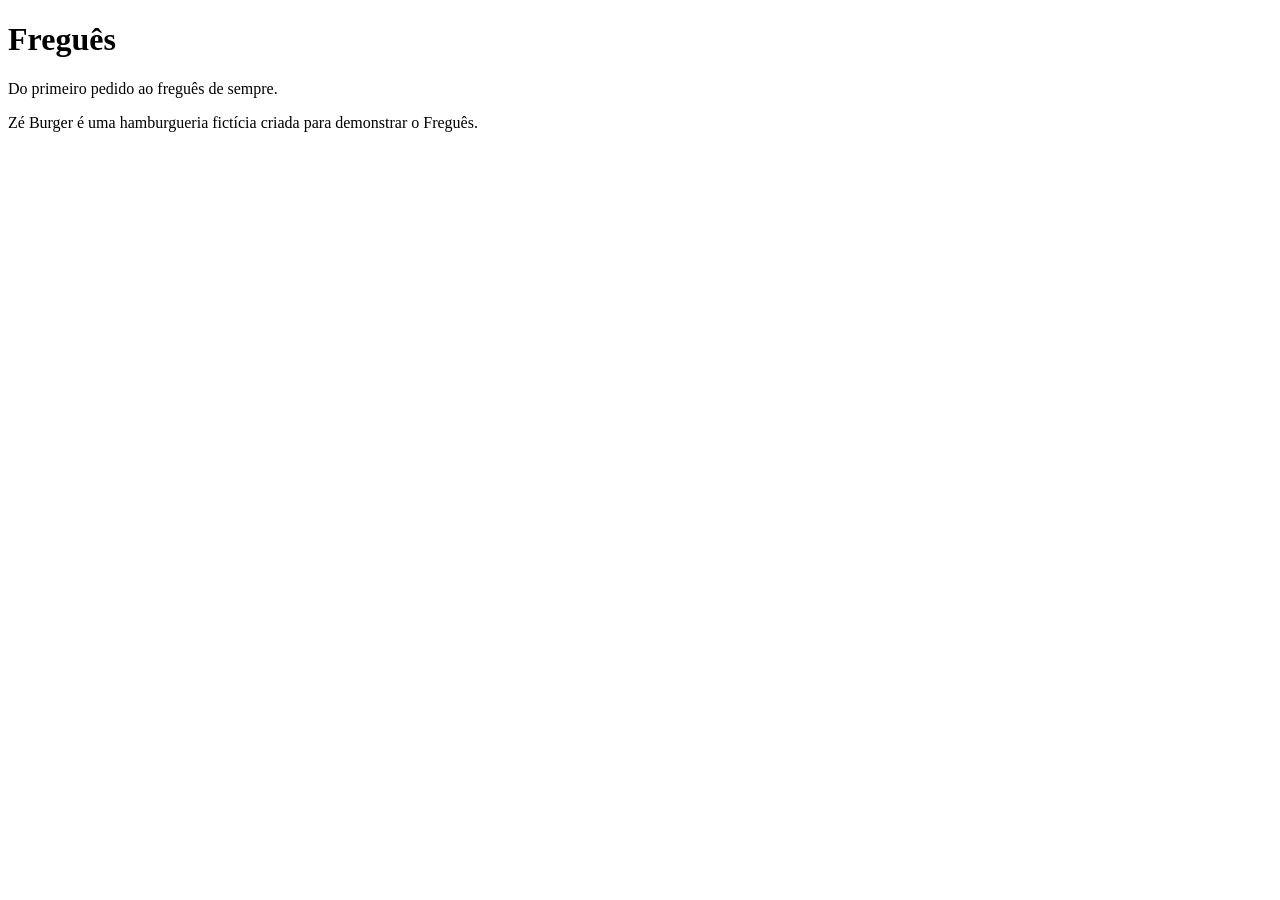
==== index.html @ 1e999780 "Estrutura inicial e identidade visual do projeto Freguês" ====
<!DOCTYPE html>
<html lang="pt-BR">
<head>
  <meta charset="UTF-8">
  <meta name="viewport" content="width=device-width, initial-scale=1">
  <title>Freguês</title>
  <meta name="description" content="Atendimento, pedidos e fidelidade para pequenos negócios de alimentação.">
  <meta name="theme-color" content="#592012">
  <link rel="icon" href="assets/img/favicon.ico" sizes="48x48">
  <link rel="icon" type="image/png" sizes="32x32" href="assets/img/favicon-32.png">
  <link rel="icon" type="image/png" sizes="16x16" href="assets/img/favicon-16.png">
  <link rel="apple-touch-icon" href="assets/img/apple-touch-icon.png">
  <link rel="stylesheet" href="css/estilos.css">
</head>
<body>
  <main>
    <h1>Freguês</h1>
    <p>Do primeiro pedido ao freguês de sempre.</p>
  </main>

  <footer>
    <p>Zé Burger é uma hamburgueria fictícia criada para demonstrar o Freguês.</p>
  </footer>

  <script type="module" src="js/main.js"></script>
</body>
</html>
---- css/estilos.css ----
/* estilos.css
   Identidade visual do Freguês e da demonstração Zé Burger.
   Etapa: semana 1 (layout do chat). */
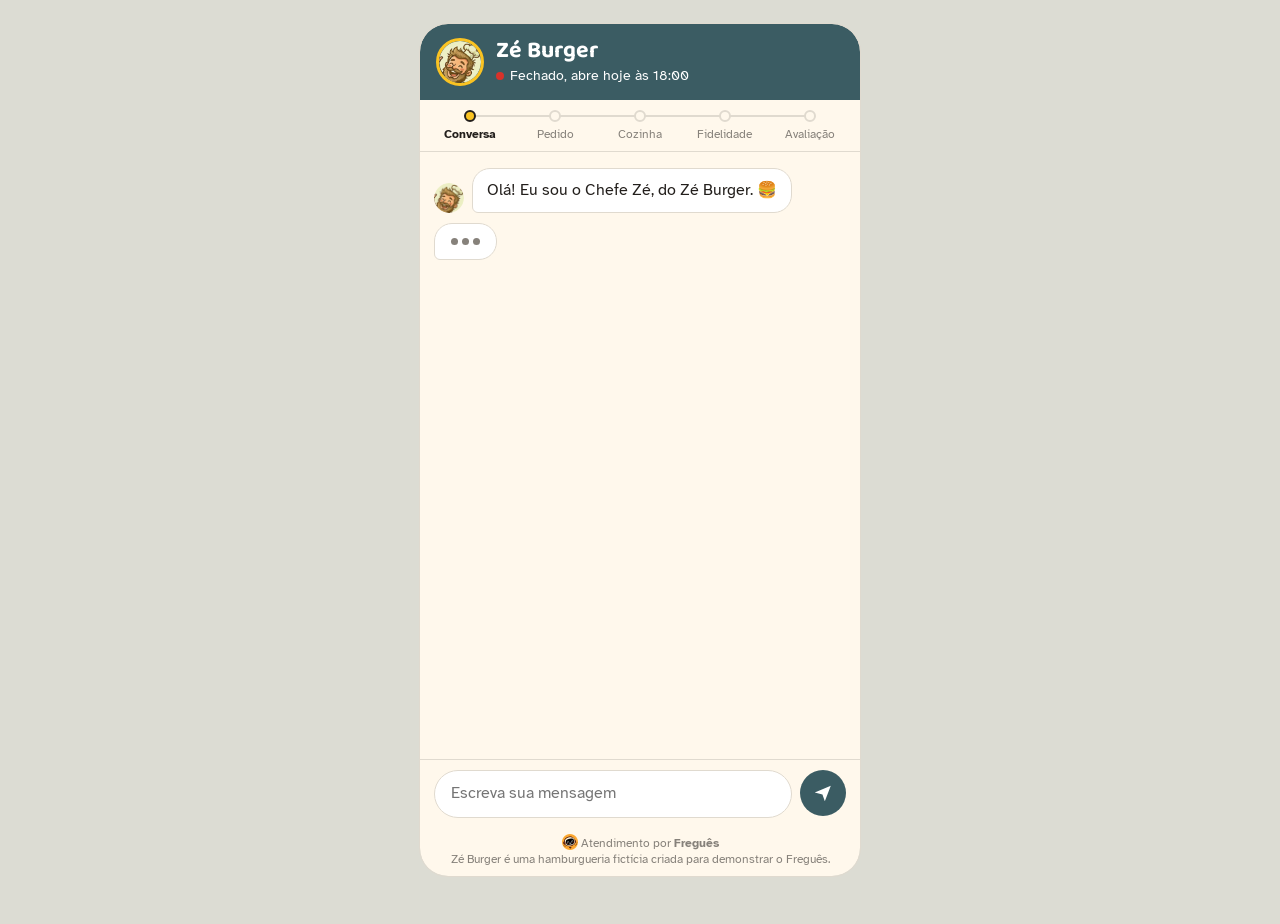
==== commit ccbe76c7: "Adiciona chat de acolhimento com tema da loja" ====
--- a/index.html
+++ b/index.html
@@ -2,25 +2,54 @@
 <html lang="pt-BR">
 <head>
   <meta charset="UTF-8">
-  <meta name="viewport" content="width=device-width, initial-scale=1">
-  <title>Freguês</title>
+  <meta name="viewport" content="width=device-width, initial-scale=1, viewport-fit=cover">
+  <title>Atendimento | Freguês</title>
   <meta name="description" content="Atendimento, pedidos e fidelidade para pequenos negócios de alimentação.">
-  <meta name="theme-color" content="#592012">
+  <meta name="theme-color" content="#3B5C63">
   <link rel="icon" href="assets/img/favicon.ico" sizes="48x48">
-  <link rel="icon" type="image/png" sizes="32x32" href="assets/img/favicon-32.png">
-  <link rel="icon" type="image/png" sizes="16x16" href="assets/img/favicon-16.png">
   <link rel="apple-touch-icon" href="assets/img/apple-touch-icon.png">
+  <link rel="preconnect" href="https://fonts.googleapis.com">
+  <link rel="preconnect" href="https://fonts.gstatic.com" crossorigin>
+  <link href="https://fonts.googleapis.com/css2?family=Atkinson+Hyperlegible:wght@400;700&family=Baloo+2:wght@600;700&display=swap" rel="stylesheet">
   <link rel="stylesheet" href="css/estilos.css">
 </head>
 <body>
-  <main>
-    <h1>Freguês</h1>
-    <p>Do primeiro pedido ao freguês de sempre.</p>
-  </main>
+  <div class="app">
+    <header class="cabecalho">
+      <img id="avatar-da-loja" class="cabecalho__avatar" src="" alt="">
+      <div>
+        <h1 id="nome-da-loja" class="cabecalho__nome">Carregando…</h1>
+        <p id="status-da-loja" class="cabecalho__status"></p>
+      </div>
+    </header>
 
-  <footer>
-    <p>Zé Burger é uma hamburgueria fictícia criada para demonstrar o Freguês.</p>
-  </footer>
+    <nav aria-label="Etapas do atendimento">
+      <ol class="jornada">
+        <li aria-current="step">Conversa</li>
+        <li>Pedido</li>
+        <li>Cozinha</li>
+        <li>Fidelidade</li>
+        <li>Avaliação</li>
+      </ol>
+    </nav>
+
+    <main id="mensagens" class="mensagens" role="log" aria-live="polite" aria-label="Conversa com a loja"></main>
+
+    <div id="opcoes" class="opcoes" aria-label="Respostas rápidas"></div>
+
+    <form id="formulario-mensagem" class="escrever">
+      <label for="campo-mensagem" class="visualmente-oculto">Escreva sua mensagem</label>
+      <input id="campo-mensagem" type="text" placeholder="Escreva sua mensagem" maxlength="300" autocomplete="off">
+      <button type="submit" aria-label="Enviar mensagem">
+        <svg viewBox="0 0 24 24" width="22" height="22" aria-hidden="true"><path d="M3 11.5 20.5 4 14 21l-2.6-7.4L3 11.5Z" fill="currentColor"/></svg>
+      </button>
+    </form>
+
+    <footer class="rodape">
+      <p><img src="assets/img/favicon-32.png" alt="" width="16" height="16"> Atendimento por <strong>Freguês</strong></p>
+      <p>Zé Burger é uma hamburgueria fictícia criada para demonstrar o Freguês.</p>
+    </footer>
+  </div>
 
   <script type="module" src="js/main.js"></script>
 </body>
--- a/css/estilos.css
+++ b/css/estilos.css
@@ -1,3 +1,370 @@
 /* estilos.css
-   Identidade visual do Freguês e da demonstração Zé Burger.
-   Etapa: semana 1 (layout do chat). */
+   As cores e fontes vêm do tema da loja (tema.js preenche as variáveis).
+   Os valores abaixo são só um padrão caso o tema não carregue. */
+
+:root {
+  --cor-fundo: #FFF8EC;
+  --cor-principal: #3B5C63;
+  --cor-texto-sobre-principal: #FFFFFF;
+  --cor-destaque: #FAC322;
+  --cor-texto: #231F1C;
+  --cor-alerta: #D7322A;
+  --fonte-titulos: system-ui, sans-serif;
+  --fonte-texto: system-ui, sans-serif;
+
+  --cor-suave: color-mix(in srgb, var(--cor-texto) 55%, var(--cor-fundo));
+  --cor-linha: color-mix(in srgb, var(--cor-texto) 14%, var(--cor-fundo));
+  color-scheme: light;
+}
+
+*,
+*::before,
+*::after {
+  box-sizing: border-box;
+}
+
+html,
+body {
+  height: 100%;
+  margin: 0;
+}
+
+body {
+  font-family: var(--fonte-texto);
+  font-size: 1rem;
+  line-height: 1.45;
+  color: var(--cor-texto);
+  background: color-mix(in srgb, var(--cor-principal) 18%, var(--cor-fundo));
+}
+
+/* No celular o chat ocupa a tela toda; no computador vira uma coluna central. */
+.app {
+  display: flex;
+  flex-direction: column;
+  height: 100dvh;
+  max-width: 440px;
+  margin: 0 auto;
+  background: var(--cor-fundo);
+}
+
+@media (min-width: 600px) {
+  .app {
+    height: calc(100dvh - 48px);
+    margin-top: 24px;
+    border-radius: 28px;
+    overflow: hidden;
+    outline: 1px solid var(--cor-linha);
+  }
+}
+
+/* ---------- Cabeçalho ---------- */
+
+.cabecalho {
+  display: flex;
+  align-items: center;
+  gap: 12px;
+  padding: 14px 16px;
+  padding-top: max(14px, env(safe-area-inset-top));
+  background: var(--cor-principal);
+  color: var(--cor-texto-sobre-principal);
+}
+
+.cabecalho__avatar {
+  width: 48px;
+  height: 48px;
+  border-radius: 50%;
+  border: 3px solid var(--cor-destaque);
+  object-fit: cover;
+  flex-shrink: 0;
+}
+
+.cabecalho__nome {
+  margin: 0;
+  font-family: var(--fonte-titulos);
+  font-weight: 700;
+  font-size: 1.45rem;
+  line-height: 1.1;
+}
+
+.cabecalho__status {
+  margin: 2px 0 0;
+  font-size: 0.875rem;
+  display: flex;
+  align-items: center;
+  gap: 6px;
+}
+
+.cabecalho__status::before {
+  content: "";
+  width: 8px;
+  height: 8px;
+  border-radius: 50%;
+  background: var(--cor-destaque);
+}
+
+.cabecalho__status.status--fechado::before {
+  background: var(--cor-alerta);
+}
+
+/* ---------- Jornada do cliente ---------- */
+
+.jornada {
+  display: grid;
+  grid-template-columns: repeat(5, 1fr);
+  margin: 0;
+  padding: 10px 8px 8px;
+  list-style: none;
+  border-bottom: 1px solid var(--cor-linha);
+}
+
+.jornada li {
+  position: relative;
+  display: flex;
+  flex-direction: column;
+  align-items: center;
+  gap: 4px;
+  font-size: 0.72rem;
+  color: var(--cor-suave);
+}
+
+/* ponto de cada etapa */
+.jornada li::before {
+  content: "";
+  width: 12px;
+  height: 12px;
+  border-radius: 50%;
+  border: 2px solid var(--cor-linha);
+  background: var(--cor-fundo);
+  z-index: 1;
+}
+
+/* linha que liga as etapas */
+.jornada li + li::after {
+  content: "";
+  position: absolute;
+  top: 5px;
+  right: 50%;
+  width: 100%;
+  height: 2px;
+  background: var(--cor-linha);
+}
+
+.jornada li[aria-current="step"] {
+  color: var(--cor-texto);
+  font-weight: 700;
+}
+
+.jornada li[aria-current="step"]::before {
+  background: var(--cor-destaque);
+  border-color: var(--cor-texto);
+}
+
+/* ---------- Mensagens ---------- */
+
+.mensagens {
+  flex: 1;
+  overflow-y: auto;
+  padding: 16px 14px 8px;
+  display: flex;
+  flex-direction: column;
+  gap: 10px;
+}
+
+.mensagem {
+  display: flex;
+  align-items: flex-end;
+  gap: 8px;
+  max-width: 88%;
+}
+
+.mensagem--cliente {
+  align-self: flex-end;
+}
+
+.mensagem__avatar {
+  width: 30px;
+  height: 30px;
+  border-radius: 50%;
+  object-fit: cover;
+  flex-shrink: 0;
+}
+
+.mensagem__balao {
+  padding: 10px 14px;
+  border-radius: 18px;
+  overflow-wrap: anywhere;
+}
+
+.mensagem--bot .mensagem__balao {
+  background: #FFFFFF;
+  border: 1px solid var(--cor-linha);
+  border-bottom-left-radius: 6px;
+}
+
+.mensagem--cliente .mensagem__balao {
+  background: var(--cor-principal);
+  color: var(--cor-texto-sobre-principal);
+  border-bottom-right-radius: 6px;
+}
+
+.mensagem__balao p {
+  margin: 0;
+}
+
+.mensagem__balao p + * ,
+.mensagem__balao ul + p {
+  margin-top: 8px;
+}
+
+/* lista do cardápio e dos bairros */
+.lista-cardapio {
+  margin: 8px 0 0;
+  padding: 0;
+  list-style: none;
+  display: grid;
+  gap: 8px;
+}
+
+.lista-cardapio li {
+  display: grid;
+  grid-template-columns: 1fr auto;
+  column-gap: 12px;
+}
+
+.lista-cardapio .preco {
+  font-weight: 700;
+  white-space: nowrap;
+}
+
+.lista-cardapio small {
+  grid-column: 1 / -1;
+  color: var(--cor-suave);
+  font-size: 0.85rem;
+}
+
+/* "digitando…" */
+.digitando .mensagem__balao {
+  display: flex;
+  gap: 4px;
+  padding: 14px 16px;
+}
+
+.digitando span {
+  width: 7px;
+  height: 7px;
+  border-radius: 50%;
+  background: var(--cor-suave);
+  animation: pulsar 1s infinite ease-in-out;
+}
+
+.digitando span:nth-child(2) { animation-delay: 0.15s; }
+.digitando span:nth-child(3) { animation-delay: 0.3s; }
+
+@keyframes pulsar {
+  0%, 80%, 100% { opacity: 0.3; transform: translateY(0); }
+  40% { opacity: 1; transform: translateY(-3px); }
+}
+
+/* ---------- Respostas rápidas ---------- */
+
+.opcoes {
+  display: flex;
+  flex-wrap: wrap;
+  gap: 6px;
+  padding: 0 14px 10px;
+}
+
+.opcoes:empty {
+  display: none;
+}
+
+.opcao {
+  font: inherit;
+  font-weight: 700;
+  font-size: 0.875rem;
+  padding: 7px 12px;
+  border-radius: 999px;
+  border: 2px solid color-mix(in srgb, var(--cor-destaque) 70%, var(--cor-texto));
+  background: var(--cor-destaque);
+  color: var(--cor-texto);
+  cursor: pointer;
+}
+
+.opcao:hover {
+  background: color-mix(in srgb, var(--cor-destaque) 85%, var(--cor-texto));
+}
+
+/* ---------- Campo de mensagem ---------- */
+
+.escrever {
+  display: flex;
+  gap: 8px;
+  padding: 10px 14px;
+  border-top: 1px solid var(--cor-linha);
+  background: var(--cor-fundo);
+}
+
+.escrever input {
+  flex: 1;
+  min-width: 0;
+  font: inherit;
+  padding: 11px 16px;
+  border-radius: 999px;
+  border: 1px solid var(--cor-linha);
+  background: #FFFFFF;
+  color: var(--cor-texto);
+}
+
+.escrever button {
+  width: 46px;
+  height: 46px;
+  flex-shrink: 0;
+  display: grid;
+  place-items: center;
+  border: none;
+  border-radius: 50%;
+  background: var(--cor-principal);
+  color: var(--cor-texto-sobre-principal);
+  cursor: pointer;
+}
+
+/* ---------- Rodapé ---------- */
+
+.rodape {
+  padding: 6px 14px;
+  padding-bottom: max(8px, env(safe-area-inset-bottom));
+  text-align: center;
+  font-size: 0.72rem;
+  color: var(--cor-suave);
+}
+
+.rodape p {
+  margin: 0;
+}
+
+.rodape img {
+  vertical-align: -3px;
+}
+
+/* ---------- Acessibilidade ---------- */
+
+:focus-visible {
+  outline: 3px solid var(--cor-texto);
+  outline-offset: 2px;
+}
+
+.visualmente-oculto {
+  position: absolute;
+  width: 1px;
+  height: 1px;
+  overflow: hidden;
+  clip-path: inset(50%);
+  white-space: nowrap;
+}
+
+@media (prefers-reduced-motion: reduce) {
+  .digitando span {
+    animation: none;
+    opacity: 0.6;
+  }
+}
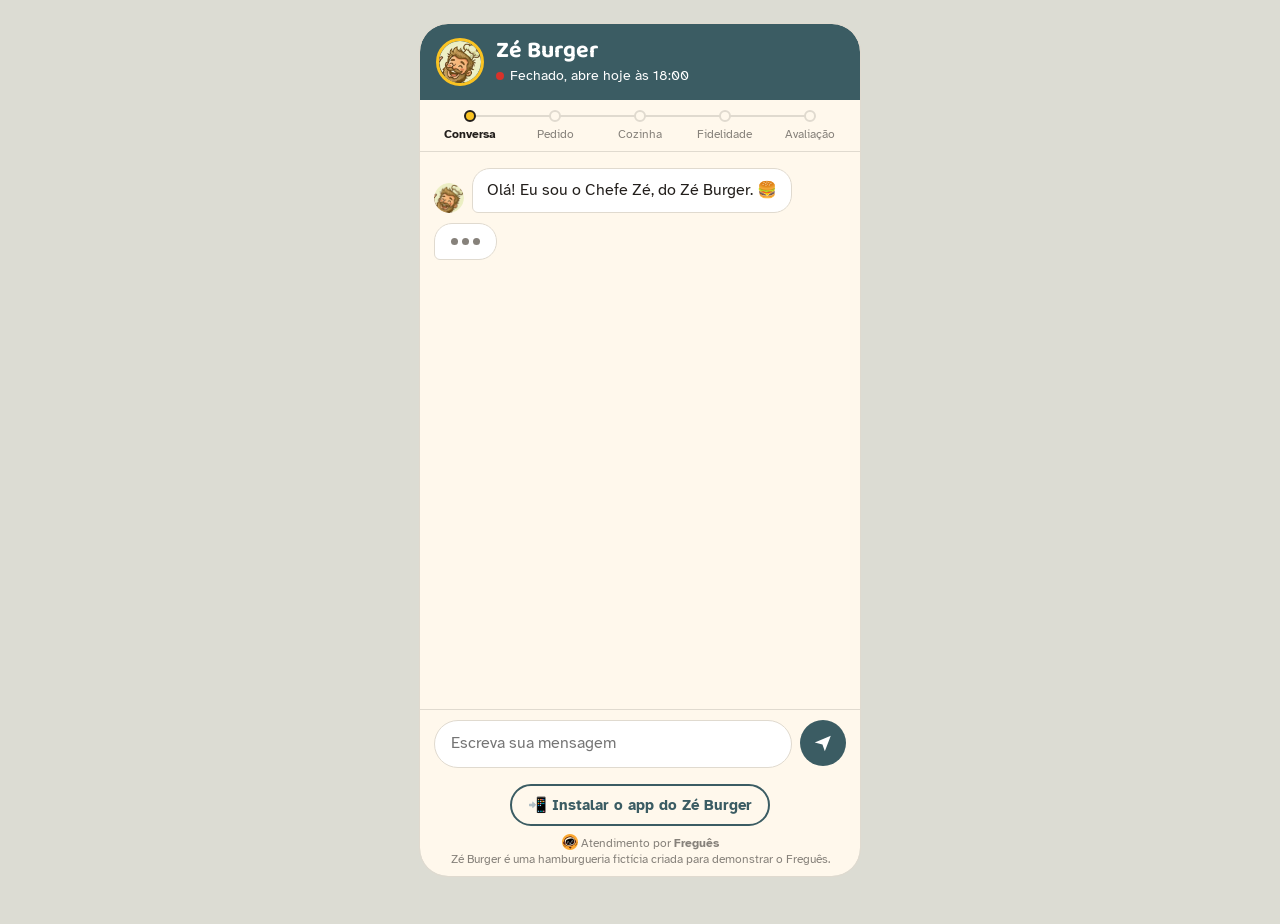
==== commit bf0141c6: "Adiciona app instalável (PWA) e vendas padronizadas com exportação" ====
--- a/index.html
+++ b/index.html
@@ -35,6 +35,8 @@
 
     <main id="mensagens" class="mensagens" role="log" aria-live="polite" aria-label="Conversa com a loja"></main>
 
+    <div id="resumo-pedido" class="resumo" aria-live="polite" hidden></div>
+
     <div id="opcoes" class="opcoes" aria-label="Respostas rápidas"></div>
 
     <form id="formulario-mensagem" class="escrever">
@@ -46,6 +48,7 @@
     </form>
 
     <footer class="rodape">
+      <button id="botao-instalar" class="botao-instalar" type="button" hidden>📲 Instalar o app</button>
       <p><img src="assets/img/favicon-32.png" alt="" width="16" height="16"> Atendimento por <strong>Freguês</strong></p>
       <p>Zé Burger é uma hamburgueria fictícia criada para demonstrar o Freguês.</p>
     </footer>
--- a/css/estilos.css
+++ b/css/estilos.css
@@ -294,6 +294,183 @@
   background: color-mix(in srgb, var(--cor-destaque) 85%, var(--cor-texto));
 }
 
+.opcao__detalhe {
+  margin-left: 6px;
+  font-weight: 400;
+  font-size: 0.8rem;
+}
+
+/* Opções de menor importância (voltar, finalizar, cancelar) */
+.opcao--secundaria {
+  background: transparent;
+  border-color: var(--cor-linha);
+}
+
+.opcao--secundaria:hover {
+  background: var(--cor-linha);
+}
+
+/* Adicionais: desmarcados ficam claros, marcados ficam na cor de destaque */
+.opcao--marcavel {
+  background: #FFFFFF;
+  border-color: var(--cor-linha);
+}
+
+.opcao--marcavel:hover {
+  background: color-mix(in srgb, var(--cor-destaque) 25%, #FFFFFF);
+}
+
+.opcao--marcavel[aria-pressed="true"] {
+  background: var(--cor-destaque);
+  border-color: color-mix(in srgb, var(--cor-destaque) 70%, var(--cor-texto));
+}
+
+.opcao--marcavel[aria-pressed="true"]::before {
+  content: "✓ ";
+}
+
+.opcao--confirmar {
+  background: var(--cor-principal);
+  border-color: var(--cor-principal);
+  color: var(--cor-texto-sobre-principal);
+}
+
+.opcao--confirmar:hover {
+  background: color-mix(in srgb, var(--cor-principal) 85%, var(--cor-texto));
+}
+
+/* ---------- Resumo do pedido ---------- */
+
+.resumo {
+  margin: 0 14px 8px;
+  padding: 8px 12px;
+  border-radius: 12px;
+  background: color-mix(in srgb, var(--cor-principal) 10%, var(--cor-fundo));
+  border: 1px solid color-mix(in srgb, var(--cor-principal) 25%, var(--cor-fundo));
+  font-size: 0.875rem;
+  font-weight: 700;
+}
+
+.lista-totais {
+  padding-top: 8px;
+  border-top: 1px dashed var(--cor-linha);
+  gap: 2px;
+}
+
+.botao-whatsapp {
+  display: inline-block;
+  margin-top: 10px;
+  padding: 10px 16px;
+  border-radius: 999px;
+  background: var(--cor-principal);
+  color: var(--cor-texto-sobre-principal);
+  font-weight: 700;
+  text-decoration: none;
+}
+
+.botao-whatsapp:hover {
+  background: color-mix(in srgb, var(--cor-principal) 85%, var(--cor-texto));
+}
+
+/* ---------- Instalar o app ---------- */
+
+.botao-instalar {
+  display: block;
+  margin: 0 auto 8px;
+  font: inherit;
+  font-size: 0.95rem;
+  font-weight: 700;
+  padding: 8px 16px;
+  border-radius: 999px;
+  border: 2px solid var(--cor-principal);
+  background: transparent;
+  color: var(--cor-principal);
+  cursor: pointer;
+}
+
+.botao-instalar:hover {
+  background: var(--cor-principal);
+  color: var(--cor-texto-sobre-principal);
+}
+
+/* ---------- Chave Pix ---------- */
+
+.chave-pix {
+  display: flex;
+  align-items: center;
+  gap: 8px;
+  margin: 8px 0 4px;
+  padding: 6px 6px 6px 12px;
+  border-radius: 12px;
+  border: 2px dashed var(--cor-principal);
+}
+
+.chave-pix code {
+  flex: 1;
+  min-width: 0;
+  overflow-wrap: anywhere;
+  font-family: inherit;
+  font-weight: 700;
+}
+
+.chave-pix__copiar {
+  font: inherit;
+  font-weight: 700;
+  padding: 6px 14px;
+  border: none;
+  border-radius: 999px;
+  background: var(--cor-principal);
+  color: var(--cor-texto-sobre-principal);
+  cursor: pointer;
+  white-space: nowrap;
+}
+
+/* ---------- Cartão fidelidade ---------- */
+
+.cartao-fidelidade {
+  margin-top: 4px;
+  padding: 14px;
+  border-radius: 14px;
+  background: var(--cor-principal);
+  color: var(--cor-texto-sobre-principal);
+}
+
+.mensagem__balao p + .cartao-fidelidade {
+  margin-top: 8px;
+}
+
+.cartao-fidelidade__titulo {
+  font-family: var(--fonte-titulos);
+  font-weight: 700;
+  font-size: 1.1rem;
+}
+
+.cartao-fidelidade__selos {
+  display: grid;
+  grid-template-columns: repeat(5, 1fr);
+  gap: 8px;
+  margin: 10px 0;
+}
+
+.selo {
+  aspect-ratio: 1;
+  border-radius: 50%;
+  border: 2px dashed color-mix(in srgb, var(--cor-texto-sobre-principal) 55%, transparent);
+}
+
+.selo--cheio {
+  border: 2px solid var(--cor-destaque);
+  background: var(--cor-destaque) center / cover;
+}
+
+.cartao-fidelidade__legenda {
+  font-weight: 700;
+}
+
+.cartao-fidelidade small {
+  opacity: 0.85;
+}
+
 /* ---------- Campo de mensagem ---------- */
 
 .escrever {
@@ -328,6 +505,11 @@
   cursor: pointer;
 }
 
+.escrever input:focus-visible {
+  outline: 2px solid var(--cor-principal);
+  outline-offset: 1px;
+}
+
 /* ---------- Rodapé ---------- */
 
 .rodape {
